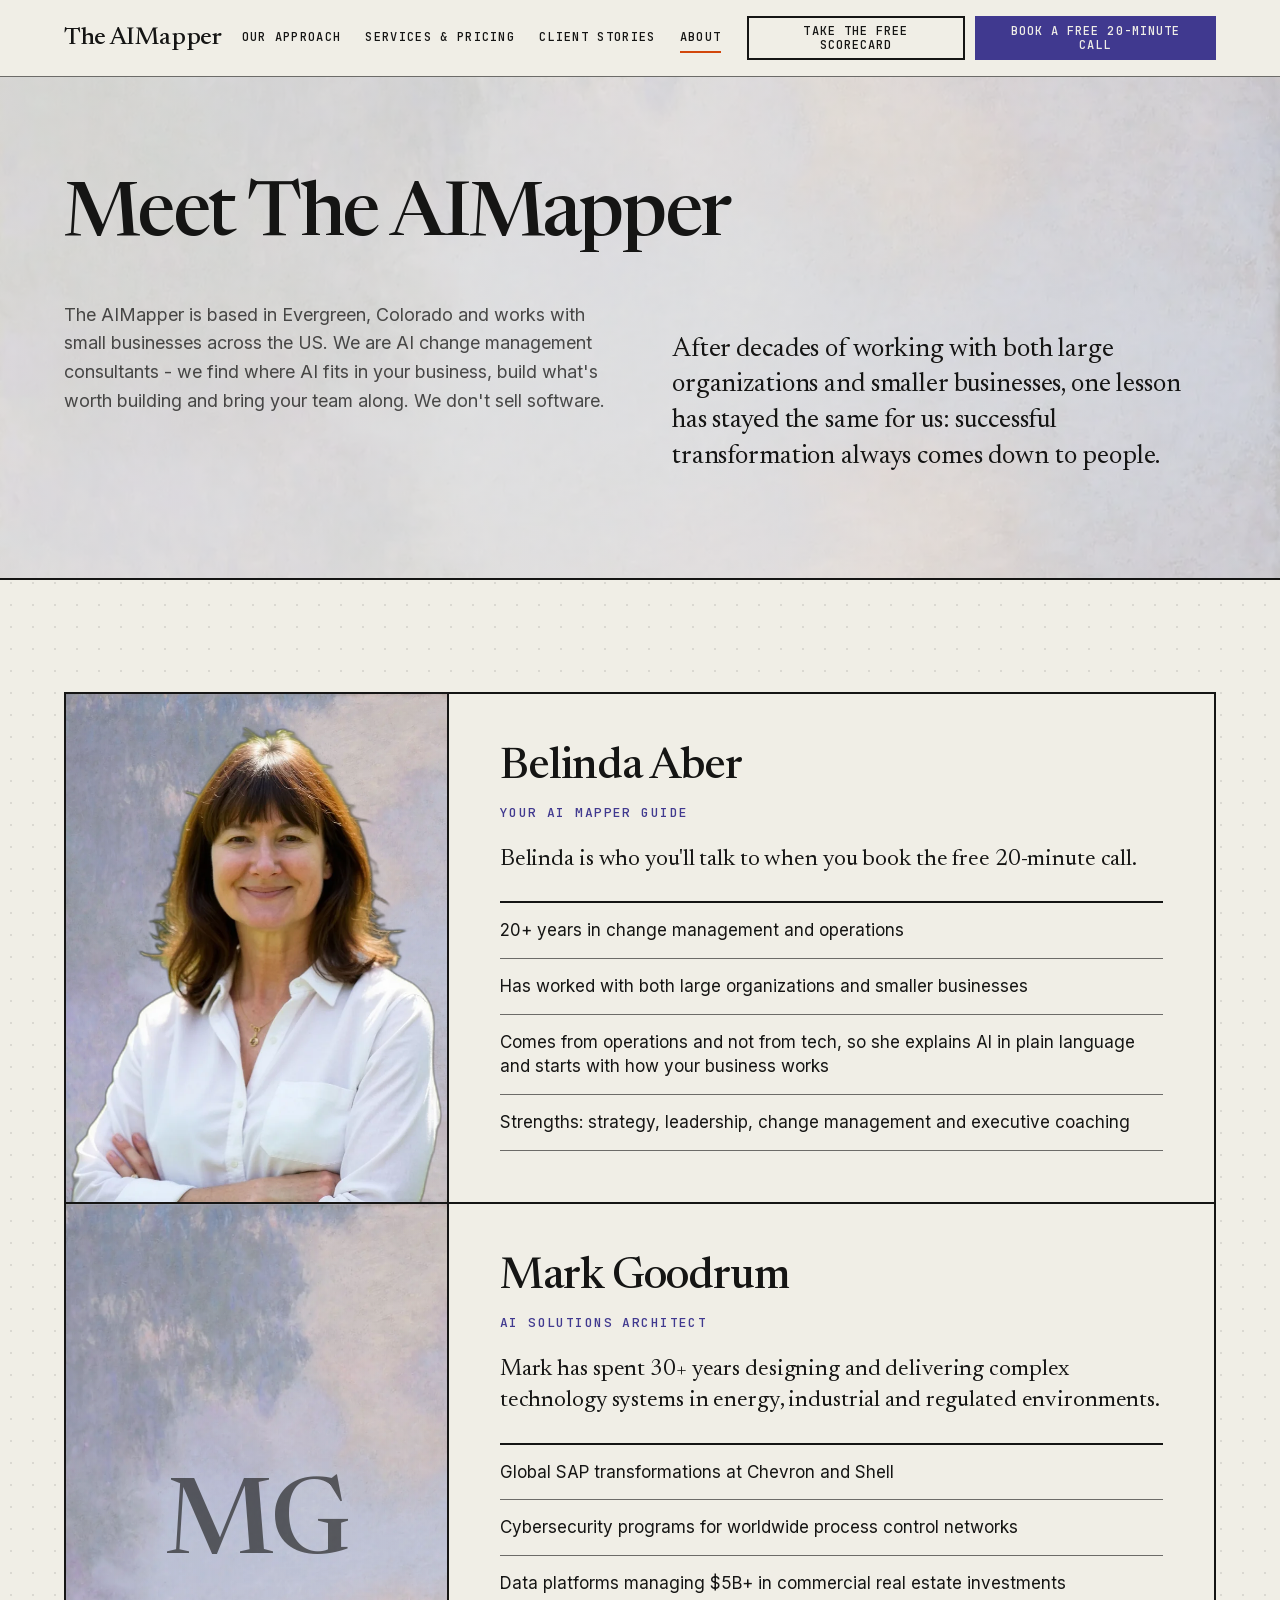
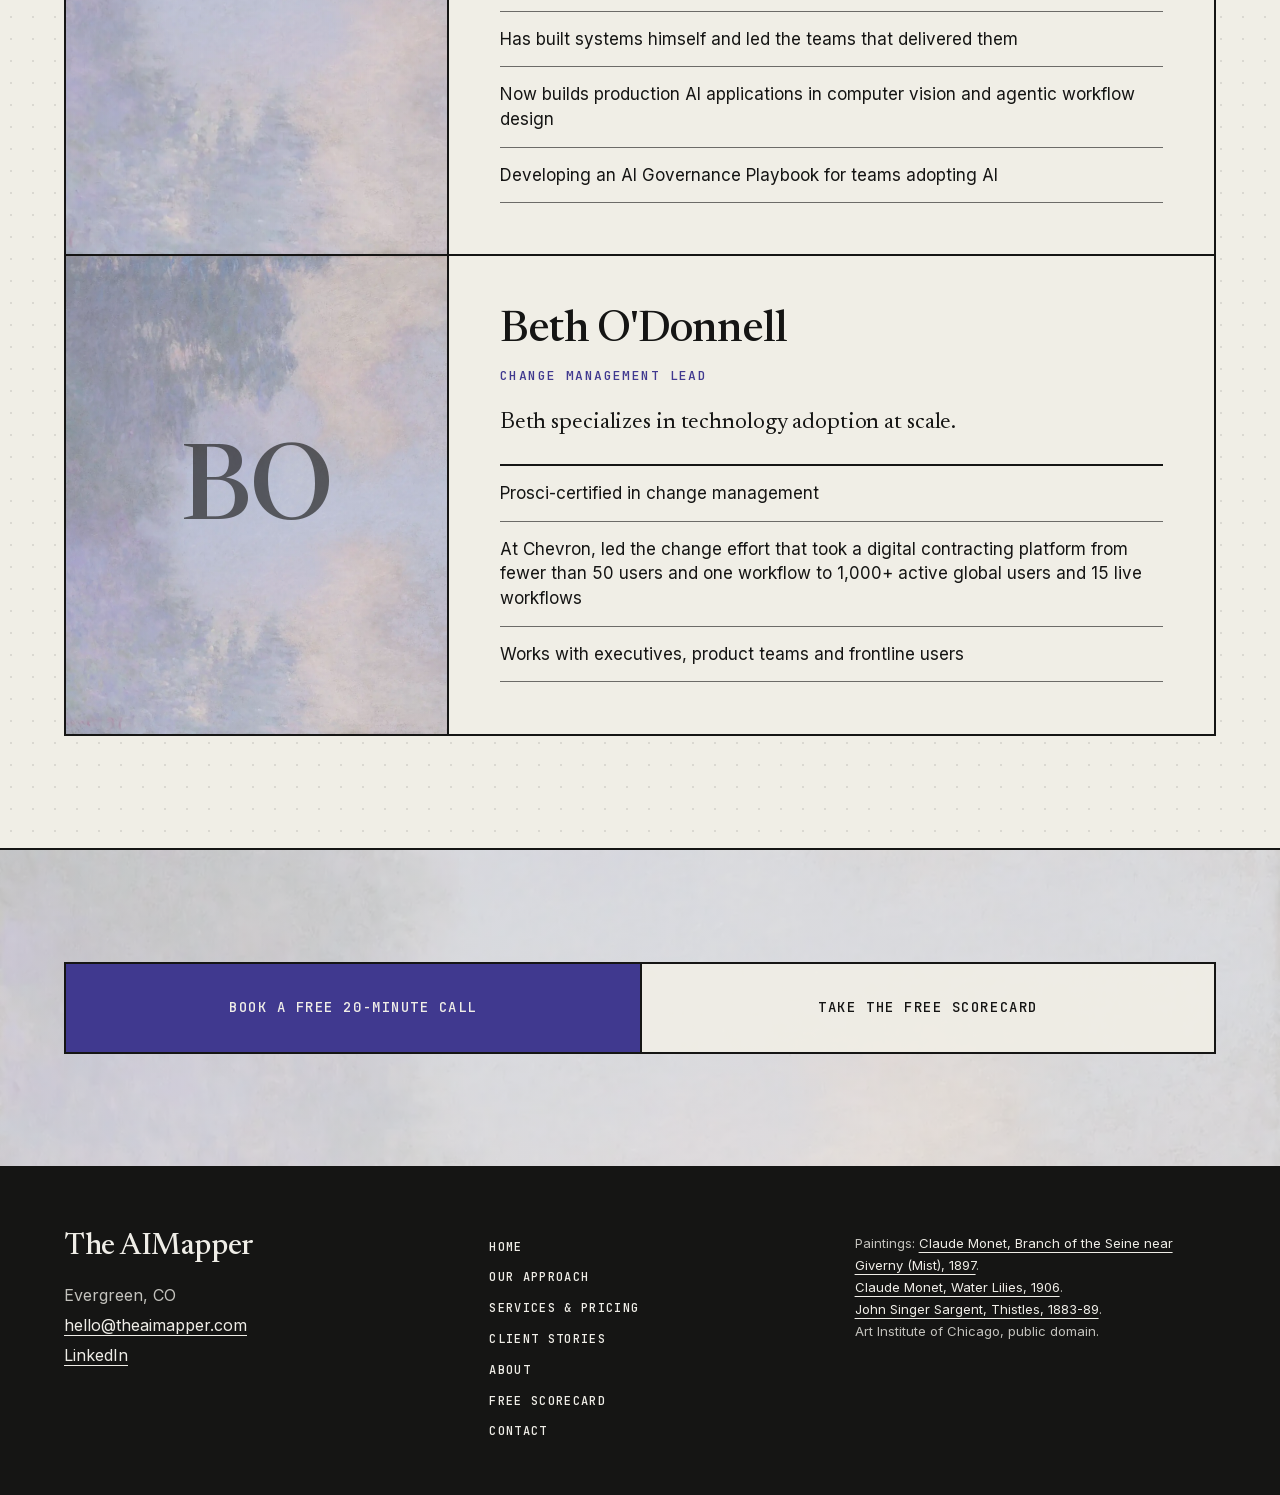
==== about.html @ 41e0637b "Rebuild theaimapper.com with new look and copy Seven pages (adds About and Client Stories), new desi" ====
<!doctype html>
<html lang="en">
<head>
<meta charset="utf-8">
<meta name="viewport" content="width=device-width, initial-scale=1">
<title>About The AIMapper - AI Change Management Consultants</title>
<meta name="description" content="Meet The AIMapper team: AI and change management consultants who help small businesses find where AI fits and bring their people along. Based in Evergreen, CO.">
<link rel="canonical" href="https://www.theaimapper.com/about.html">
<meta property="og:type" content="website">
<meta property="og:title" content="About The AIMapper - AI Change Management Consultants">
<meta property="og:description" content="Meet The AIMapper team: AI and change management consultants who help small businesses find where AI fits and bring their people along. Based in Evergreen, CO.">
<meta property="og:url" content="https://www.theaimapper.com/about.html">
<meta property="og:site_name" content="The AIMapper">
<meta property="og:locale" content="en_US">
<meta property="og:image" content="https://www.theaimapper.com/images/og-the-aimapper.jpg">
<meta property="og:image:width" content="1200">
<meta property="og:image:height" content="630">
<meta property="og:image:alt" content="The AIMapper - Not sure where to start with AI in your business?">
<meta name="twitter:card" content="summary_large_image">
<meta name="twitter:title" content="About The AIMapper - AI Change Management Consultants">
<meta name="twitter:description" content="Meet The AIMapper team: AI and change management consultants who help small businesses find where AI fits and bring their people along. Based in Evergreen, CO.">
<meta name="twitter:image" content="https://www.theaimapper.com/images/og-the-aimapper.jpg">
<link rel="icon" href="favicon.svg" type="image/svg+xml">
<link rel="preload" href="fonts/newsreader.woff2" as="font" type="font/woff2" crossorigin>
<link rel="preload" href="fonts/inter.woff2" as="font" type="font/woff2" crossorigin>
<link rel="preload" href="images/monet-seine-mist.webp" as="image" type="image/webp">
<link rel="stylesheet" href="css/style.css">
</head>
<body>
<a class="skip" href="#main">Skip to main content</a>
<header class="top"><div class="wrap">
  <a class="brand" href="index.html">The AIMapper</a>
  <button class="menu-btn mono" type="button" aria-expanded="false" aria-controls="nav"><span class="bars" aria-hidden="true"></span>Menu</button>
  <nav class="nav" id="nav" aria-label="Main">
    <div class="nav-links"><a class="mono only-menu" href="index.html">Home</a><a class="mono" href="approach.html">Our Approach</a><a class="mono" href="services.html">Services &amp; Pricing</a><a class="mono" href="client-stories.html">Client Stories</a><a class="mono" href="about.html" aria-current="page">About</a><a class="mono only-menu" href="scorecard.html">Free Scorecard</a><a class="mono only-menu" href="contact.html">Contact</a></div>
    <div class="nav-cta"><a class="btn btn-sm btn-line" href="scorecard.html">Take the free Scorecard</a><a class="btn btn-sm btn-fill" href="contact.html#book">Book a free 20-minute call</a></div>
  </nav>
</div></header>
<main id="main">
<section class="hero hero--art" style="--art:var(--mist);--w1:.80;--w2:.72;--w3:.60;--w4:.50"><div class="wrap">
  <h1>Meet The AIMapper</h1>
  <div class="hero-cols">
    <p class="lead">The AIMapper is based in Evergreen, Colorado and works with small businesses across the US. We are AI change management consultants - we find where AI fits in your business, build what's worth building and bring your team along. We don't sell software.</p>
    <p class="lead-serif">After decades of working with both large organizations and smaller businesses, one lesson has stayed the same for us: successful transformation always comes down to people.</p>
  </div>
</div></section>

<section class="band"><div class="wrap">
  <article class="person"><div class="portrait"><img src="images/belinda-aber.webp" alt="Belinda Aber" width="715" height="900" loading="lazy" decoding="async"></div><div class="body"><h2>Belinda Aber<span class="vh">, </span><span class="role">Your AI Mapper Guide</span></h2><p class="lead-serif">Belinda is who you'll talk to when you book the free 20-minute call.</p><ul class="ruled"><li>20+ years in change management and operations</li><li>Has worked with both large organizations and smaller businesses</li><li>Comes from operations and not from tech, so she explains AI in plain language and starts with how your business works</li><li>Strengths: strategy, leadership, change management and executive coaching</li></ul></div></article>
  <article class="person"><div class="portrait" role="img" aria-label="Mark Goodrum"><span class="mark" aria-hidden="true">MG</span></div><div class="body"><h2>Mark Goodrum<span class="vh">, </span><span class="role">AI Solutions Architect</span></h2><p class="lead-serif">Mark has spent 30+ years designing and delivering complex technology systems in energy, industrial and regulated environments.</p><ul class="ruled"><li>Global SAP transformations at Chevron and Shell</li><li>Cybersecurity programs for worldwide process control networks</li><li>Data platforms managing $5B+ in commercial real estate investments</li><li>Has built systems himself and led the teams that delivered them</li><li>Now builds production AI applications in computer vision and agentic workflow design</li><li>Developing an AI Governance Playbook for teams adopting AI</li></ul></div></article>
  <article class="person"><div class="portrait" role="img" aria-label="Beth O'Donnell"><span class="mark" aria-hidden="true">BO</span></div><div class="body"><h2>Beth O'Donnell<span class="vh">, </span><span class="role">Change Management Lead</span></h2><p class="lead-serif">Beth specializes in technology adoption at scale.</p><ul class="ruled"><li>Prosci-certified in change management</li><li>At Chevron, led the change effort that took a digital contracting platform from fewer than 50 users and one workflow to 1,000+ active global users and 15 live workflows</li><li>Works with executives, product teams and frontline users</li></ul></div></article>
</div></section>

<section class="band band--mist"><div class="wrap"><div class="ctabar"><a class="btn btn-fill" href="contact.html#book">Book a free 20-minute call</a><a class="btn btn-line" href="scorecard.html">Take the free Scorecard</a></div></div></section>
</main>
<footer class="foot on-dark"><div class="wrap">
  <div>
    <a class="brand" href="index.html">The AIMapper</a>
    <address>Evergreen, CO<br><a href="mailto:hello@theaimapper.com">hello@theaimapper.com</a><br><a href="https://www.linkedin.com/in/belindatheaimapper" rel="noopener">LinkedIn</a></address>
  </div>
  <nav aria-label="Footer"><a class="mono" href="index.html">Home</a><a class="mono" href="approach.html">Our Approach</a><a class="mono" href="services.html">Services &amp; Pricing</a><a class="mono" href="client-stories.html">Client Stories</a><a class="mono" href="about.html">About</a><a class="mono" href="scorecard.html">Free Scorecard</a><a class="mono" href="contact.html">Contact</a></nav>
  <p class="credit">Paintings: <a class="art" href="images/monet-seine-mist.jpg" target="_blank" rel="noopener">Claude Monet, Branch of the Seine near Giverny (Mist), 1897<img class="peek" src="images/thumb-monet-seine-mist.webp" alt="" loading="lazy" width="520" height="504"></a>.<br><a class="art" href="images/monet-water-lilies.jpg" target="_blank" rel="noopener">Claude Monet, Water Lilies, 1906<img class="peek" src="images/thumb-monet-water-lilies.webp" alt="" loading="lazy" width="520" height="499"></a>.<br><a class="art" href="images/sargent-thistles.jpg" target="_blank" rel="noopener">John Singer Sargent, Thistles, 1883-89<img class="peek" src="images/thumb-sargent-thistles.webp" alt="" loading="lazy" width="520" height="408"></a>.<br>Art Institute of Chicago, public domain.</p>
</div></footer>
<script src="js/site.js" defer></script>
</body>
</html>
---- css/style.css ----
/* Fonts are saved with the site (fonts folder). Nothing loads from an outside font service. */
@font-face{font-family:"Newsreader";font-style:normal;font-weight:400 500;font-display:swap;src:url("../fonts/newsreader.woff2") format("woff2");unicode-range:U+0000-00FF, U+0131, U+0152-0153, U+02BB-02BC, U+02C6, U+02DA, U+02DC, U+0304, U+0308, U+0329, U+2000-206F, U+20AC, U+2122, U+2191, U+2193, U+2212, U+2215, U+FEFF, U+FFFD}
@font-face{font-family:"Inter";font-style:normal;font-weight:400 600;font-display:swap;src:url("../fonts/inter.woff2") format("woff2");unicode-range:U+0000-00FF, U+0131, U+0152-0153, U+02BB-02BC, U+02C6, U+02DA, U+02DC, U+0304, U+0308, U+0329, U+2000-206F, U+20AC, U+2122, U+2191, U+2193, U+2212, U+2215, U+FEFF, U+FFFD}
@font-face{font-family:"JetBrains Mono";font-style:normal;font-weight:400 500;font-display:swap;src:url("../fonts/jetbrains-mono.woff2") format("woff2");unicode-range:U+0000-00FF, U+0131, U+0152-0153, U+02BB-02BC, U+02C6, U+02DA, U+02DC, U+0304, U+0308, U+0329, U+2000-206F, U+20AC, U+2122, U+2191, U+2193, U+2212, U+2215, U+FEFF, U+FFFD}

/* The AIMapper - styles. Every value here follows DESIGN.md (section 2a is the chosen direction). */
:root{
  --paper:#F0EEE6; --paper-deep:#E6E3D9; --ink:#151514; --ink-soft:rgba(21,21,20,.75);
  --cream:#EFEDE7; --cream-soft:rgba(239,237,231,.80); --cream-line:rgba(239,237,231,.55);
  --indigo:#40398F; --indigo-deep:#1D1A45; --orange:#D2460A; --orange-deep:#BC3F0B; --gold:#F2B632;
  --rule:2.5px solid var(--ink); --hair:1px solid rgba(21,21,20,.6);
  --serif:"Newsreader",Georgia,"Times New Roman",serif;
  --sans:"Inter",system-ui,-apple-system,"Segoe UI",sans-serif;
  --mono:"JetBrains Mono",ui-monospace,"SFMono-Regular",monospace;
  --pad:clamp(24px,5vw,64px); --section:clamp(72px,9vw,112px);
  --mist:url("../images/monet-seine-mist.webp");
  --lilies:url("../images/monet-water-lilies.webp");
  --thistles:url("../images/sargent-thistles.webp");
}
*,*::before,*::after{box-sizing:border-box}
html{-webkit-text-size-adjust:100%;scroll-padding-top:96px}
body{margin:0;background:var(--paper);color:var(--ink);font:400 16px/1.6 var(--sans);
  background-image:radial-gradient(rgba(21,21,20,.10) 1px,transparent 1px);background-size:22px 22px}
img{max-width:100%;height:auto;display:block}
a{color:inherit}
h1,h2,h3{font-family:var(--serif);font-weight:500;margin:0;text-wrap:balance}
p,ul,ol,figure{margin:0}
ul,ol{padding:0;list-style:none}
:focus-visible{outline:3px solid var(--indigo);outline-offset:3px}
.on-dark :focus-visible{outline-color:var(--gold)}
.wrap{max-width:1280px;margin:0 auto;padding:0 var(--pad)}
.mono{font:500 12px/1.4 var(--mono);letter-spacing:.11em;text-transform:uppercase}
.hot{color:var(--orange)}
.on-dark .hot{color:var(--gold)}
.skip{position:absolute;left:-9999px;top:0;background:var(--ink);color:var(--cream);padding:12px 16px;z-index:20}
.skip:focus{left:0}
.vh{position:absolute;width:1px;height:1px;overflow:hidden;clip:rect(0 0 0 0);white-space:nowrap}

/* ---------- top bar ---------- */
.top{position:sticky;top:0;z-index:10;background:var(--paper);border-bottom:var(--hair)}
.top .wrap{display:flex;align-items:center;justify-content:space-between;gap:20px;min-height:76px}
.brand{font:500 25px/1 var(--serif);letter-spacing:-.015em;text-decoration:none;white-space:nowrap}
.nav{display:flex;align-items:center;gap:26px}
.nav-links{display:flex;gap:24px}
.nav-links a{text-decoration:none;white-space:nowrap;padding:6px 0;border-bottom:2px solid transparent}
.nav-links a:hover{border-bottom-color:var(--ink)}
.nav-links a[aria-current="page"]{border-bottom-color:var(--orange)}
.nav-cta{display:flex;gap:10px}
.menu-btn{display:none;align-items:center;gap:10px;background:none;border:var(--rule);padding:0 16px;min-height:44px;color:var(--ink);cursor:pointer}
.menu-btn span.bars{width:18px;height:12px;border-top:2px solid var(--ink);border-bottom:2px solid var(--ink);position:relative}
.menu-btn span.bars::after{content:"";position:absolute;left:0;right:0;top:3px;border-top:2px solid var(--ink)}
.only-menu{display:none}
@media (max-width:1240px){
  .menu-btn{display:inline-flex}
  .nav{display:none;position:absolute;left:0;right:0;top:100%;background:var(--paper);border-bottom:var(--rule);
    flex-direction:column;align-items:stretch;gap:0;padding:8px var(--pad) 24px}
  .nav.open{display:flex}
  .nav-links{flex-direction:column;gap:0}
  .nav-links a{padding:16px 0;border-bottom:var(--hair)}
  .nav-links a[aria-current="page"]{border-bottom-color:rgba(21,21,20,.6);color:var(--orange-deep)}
  .only-menu{display:block}
  .nav-cta{flex-direction:column;margin-top:20px}
  .nav-cta .btn{min-height:52px}
}

/* ---------- buttons ---------- */
.btn{display:inline-flex;align-items:center;justify-content:center;min-height:52px;padding:0 24px;border:var(--rule);
  font:500 13px/1.2 var(--mono);letter-spacing:.11em;text-transform:uppercase;text-decoration:none;text-align:center;cursor:pointer;background:transparent;color:var(--ink)}
.btn-sm{min-height:44px;padding:0 16px;font-size:12px;letter-spacing:.09em}
.btn-fill{background:var(--indigo);border-color:var(--indigo);color:var(--cream)}
.btn-fill:hover{background:var(--ink);border-color:var(--ink)}
.btn-hot{background:var(--orange-deep);border-color:var(--orange-deep);color:var(--cream)}
.btn-hot:hover{background:var(--ink);border-color:var(--ink)}
.btn-line:hover{background:var(--ink);color:var(--cream)}
.on-dark .btn-line{border-color:var(--cream);color:var(--cream)}
.on-dark .btn-line:hover{background:var(--cream);color:var(--ink)}
.on-dark .btn-fill{background:var(--cream);border-color:var(--cream);color:var(--ink)}
.on-dark .btn-fill:hover{background:var(--gold);border-color:var(--gold)}
.on-dark .btn-hot:hover{background:var(--cream);border-color:var(--cream);color:var(--ink)}
.actions{display:flex;flex-wrap:wrap;gap:16px;margin-top:40px}
.actions .btn{min-width:min(280px,100%)}
@media (max-width:640px){.actions .btn{width:100%}}

/* ---------- heroes ---------- */
.hero{border-bottom:var(--rule);background:var(--paper)}
.hero .wrap{padding-top:clamp(56px,8vw,120px);padding-bottom:clamp(56px,8vw,120px)}
.hero h1{font-size:clamp(40px,5.8vw,82px);line-height:1.04;letter-spacing:-.03em;max-width:15ch}
.hero--art{background:linear-gradient(90deg,rgba(240,238,230,var(--w1,.80)) 0%,rgba(240,238,230,var(--w2,.74)) 56%,rgba(240,238,230,var(--w3,.10)) 80%,rgba(240,238,230,var(--w4,0)) 100%),var(--art) center/cover no-repeat}
.hero--dark{color:var(--cream);background:linear-gradient(rgba(20,21,19,.78),rgba(20,21,19,.78)),var(--art) center/cover no-repeat}
@media (max-width:800px){.hero--art{background:linear-gradient(rgba(240,238,230,.78),rgba(240,238,230,.78)),var(--art) center/cover no-repeat}}
.lead-serif{font:400 clamp(21px,2.05vw,27px)/1.36 var(--serif);letter-spacing:-.005em;max-width:34em}
.hero .lead-serif{margin-top:32px;max-width:27em}
.lead{font-size:clamp(17px,1.4vw,19px);line-height:1.6;color:var(--ink-soft);max-width:60ch}
.on-dark .lead{color:var(--cream-soft)}
.scribble{padding-bottom:.16em;background:url("data:image/svg+xml,%3Csvg xmlns='http://www.w3.org/2000/svg' viewBox='0 0 200 14' preserveAspectRatio='none'%3E%3Cpath d='M2 8 C 40 3 80 11 120 6 S 180 4 198 7' fill='none' stroke='%2340398F' stroke-width='3' stroke-linecap='round'/%3E%3Cpath d='M10 12 C 60 8 120 13 190 10' fill='none' stroke='%2340398F' stroke-width='2' stroke-linecap='round'/%3E%3C/svg%3E") left bottom/100% .4em no-repeat}
.hero-cols{display:grid;grid-template-columns:1fr 1fr;gap:clamp(28px,5vw,80px);margin-top:44px;align-items:start}
.hero-cols p + p{margin-top:16px}
@media (max-width:900px){.hero-cols{grid-template-columns:1fr}}

/* ---------- bands ---------- */
.band{padding:var(--section) 0}
.band--tight{padding-top:0}
.band h2{font-size:clamp(31px,4vw,54px);line-height:1.08;letter-spacing:-.025em;max-width:19ch}
.band .head{margin-bottom:clamp(32px,4vw,52px)}
.band .head p{margin-top:20px}
.band--deep{background:var(--paper-deep);border-top:var(--rule);border-bottom:var(--rule)}
.band--ink{background:var(--ink);color:var(--cream);background-image:radial-gradient(rgba(239,237,231,.09) 1px,transparent 1px);background-size:22px 22px}
.band--indigo{background:var(--indigo-deep);color:var(--cream);border-top:var(--rule);border-bottom:var(--rule);
  background-image:radial-gradient(rgba(239,237,231,.10) 1px,transparent 1px);background-size:22px 22px}
.band--lilies{color:var(--cream);background:linear-gradient(rgba(20,21,19,.78),rgba(20,21,19,.78)),var(--lilies) center 30%/cover no-repeat}
.band--thistles{color:var(--cream);background:linear-gradient(rgba(21,21,20,.78),rgba(21,21,20,.78)),var(--thistles) center/cover no-repeat}
.band--mist{border-top:var(--rule);border-bottom:var(--rule);
  background:linear-gradient(rgba(240,238,230,.66),rgba(240,238,230,.66)),var(--mist) center 60%/cover no-repeat}
.split{display:grid;grid-template-columns:1.15fr 1fr;gap:clamp(32px,6vw,96px);align-items:start}
.split--even{grid-template-columns:1fr 1fr}
.split--end{align-items:end}
@media (max-width:900px){.split,.split--even{grid-template-columns:1fr}}

/* ---------- boxed grid ---------- */
.grid{display:grid;border-left:var(--rule);border-top:var(--rule);background:var(--paper)}
.grid > *{border-right:var(--rule);border-bottom:var(--rule);padding:clamp(24px,3vw,40px);min-width:0}
.g2{grid-template-columns:repeat(2,1fr)} .g3{grid-template-columns:repeat(3,1fr)} .g4{grid-template-columns:repeat(4,1fr)} .g5{grid-template-columns:repeat(5,1fr)}
@media (max-width:1000px){.g5{grid-template-columns:repeat(2,1fr)} .g4{grid-template-columns:repeat(2,1fr)}}
@media (max-width:900px){.g3,.g2{grid-template-columns:1fr}}
@media (max-width:520px){.g4,.g5{grid-template-columns:1fr}}
.grid--dark{background:transparent;border-color:var(--cream-line)}
.grid--dark > *{border-color:var(--cream-line)}
.grid--thin{border-width:1px}.grid--thin > *{border-width:1px}
.cell h3{font-size:clamp(24px,2.1vw,29px);line-height:1.18;letter-spacing:-.01em;margin-bottom:12px}
.cell p{color:var(--ink-soft)}
.on-dark .cell p{color:var(--cream-soft)}
.quote{font:500 clamp(23px,2vw,27px)/1.2 var(--serif);letter-spacing:-.01em;margin-bottom:14px;color:var(--ink)}

/* number boxes */
.num{font:400 clamp(46px,5.2vw,76px)/1 var(--serif);letter-spacing:-.025em}
.num + .mono{margin-top:14px;color:var(--ink-soft);max-width:26ch}
.strip{margin-top:-1px}
.strip .grid{border-top:0}
.strip .num{color:var(--indigo)}

/* big letters for M.A.P. and D.R.I.V.E. */
.letter{font:400 clamp(72px,8vw,128px)/.86 var(--serif);letter-spacing:-.04em;color:var(--orange);display:block;margin-bottom:18px}
.on-dark .letter{color:var(--gold)}
.g5 .letter{font-size:clamp(64px,6vw,96px)}

/* ruled lists */
.ruled{border-top:var(--rule)}
.ruled li{padding:15px 0;border-bottom:var(--hair);font-size:17px;line-height:1.45}
.on-dark .ruled{border-top:1px solid var(--cream-line)}
.on-dark .ruled li{border-bottom:1px solid var(--cream-line)}
.ruled--cols{columns:2;column-gap:clamp(24px,4vw,56px);border-top:0}
.ruled--cols li{break-inside:avoid;border-top:var(--hair);border-bottom:0}
@media (max-width:700px){.ruled--cols{columns:1}}
.tags{display:flex;flex-wrap:wrap;gap:10px;margin-top:28px}
.tags li{border:1px solid var(--cream-line);padding:8px 12px;font:500 11px/1.2 var(--mono);letter-spacing:.1em;text-transform:uppercase}

/* philosophy */
.statement{font:500 clamp(32px,4.6vw,62px)/1.06 var(--serif);letter-spacing:-.025em;max-width:20ch}
.kicker{color:var(--gold);margin-bottom:22px}
.band--lilies .lead{margin-top:26px}

/* ---------- service rows with the hover action ---------- */
.rows{border-top:var(--rule)}
.row{display:grid;grid-template-columns:1.25fr 1.5fr .7fr .8fr 144px;gap:clamp(16px,2vw,28px);align-items:center;
  padding:32px clamp(16px,2vw,28px);border-bottom:var(--hair);text-decoration:none;color:var(--ink);background:var(--paper)}
.row .name{font:500 clamp(24px,2.1vw,29px)/1.15 var(--serif);letter-spacing:-.01em}
.row .what{color:var(--ink-soft)}
.row .price{font:400 clamp(30px,2.6vw,36px)/1 var(--serif);letter-spacing:-.02em;display:block;margin-top:6px}
.row .price-label{color:var(--ink-soft)}
.dots{width:144px;height:100px;display:block}
.dots .d-bg{fill:rgba(21,21,20,.16)}
.dots .d-on{fill:var(--ink)}
.row:hover,.row:focus-visible{background:var(--indigo-deep);color:var(--cream)}
.row:hover .what,.row:focus-visible .what,.row:hover .price-label,.row:focus-visible .price-label{color:var(--cream-soft)}
.row:hover .price,.row:focus-visible .price{color:var(--gold)}
.row:hover .d-bg,.row:focus-visible .d-bg{fill:rgba(239,237,231,.22)}
.row:hover .d-on,.row:focus-visible .d-on{fill:var(--gold)}
@media (max-width:1000px){.row{grid-template-columns:1fr;gap:10px}.dots{width:96px;height:66px}}

/* service detail */
.tier{display:grid;grid-template-columns:1fr 1.25fr;gap:clamp(28px,5vw,80px);align-items:start;padding:clamp(44px,5vw,72px) 0;border-top:var(--rule)}
.tier:last-child{border-bottom:var(--rule)}
.tier h2{font-size:clamp(28px,3.2vw,42px);max-width:16ch}
.tier .terms{color:var(--indigo);margin-top:20px;font-size:13px}
@media (max-width:900px){.tier{grid-template-columns:1fr}}

/* ---------- proof ---------- */
.big{font:400 clamp(96px,14vw,200px)/.9 var(--serif);letter-spacing:-.04em;color:var(--gold)}
.big + .mono{margin:16px 0 36px;color:var(--cream-soft)}
.band--indigo .num{font-size:clamp(36px,3.6vw,52px);color:var(--cream)}
.band--indigo .num + .mono{color:var(--cream-soft)}
.band--indigo h2{margin-bottom:24px}
.parts{border-top:1px solid var(--cream-line)}
.parts > div{display:grid;grid-template-columns:150px 1fr;gap:20px;padding:22px 0;border-bottom:1px solid var(--cream-line)}
.parts .mono{color:var(--gold);padding-top:5px}
.parts p{color:var(--cream);font-size:18px;line-height:1.55}
@media (max-width:600px){.parts > div{grid-template-columns:1fr;gap:6px}}
.next{border:var(--rule);padding:clamp(28px,4vw,56px);background:
  repeating-linear-gradient(135deg,transparent 0 10px,rgba(21,21,20,.045) 10px 11px),var(--paper)}
.next h2{margin-bottom:16px}

/* ---------- team ---------- */
.team > *{padding:0}
.portrait{height:340px;position:relative;overflow:hidden;border-bottom:var(--rule);
  background:linear-gradient(rgba(240,238,230,.25),rgba(240,238,230,.25)),var(--mist) center/cover}
.portrait img{position:absolute;left:50%;bottom:0;transform:translateX(-50%);height:96%;width:auto;max-width:none}
.portrait .mark{position:absolute;inset:0;display:grid;place-items:center;font:500 104px/1 var(--serif);letter-spacing:-.03em;color:rgba(21,21,20,.62)}
.who{padding:clamp(24px,3vw,36px)}
.who h3{font-size:30px;line-height:1.15;letter-spacing:-.01em}
.who .mono{color:var(--indigo);margin:8px 0 14px}
.who p{color:var(--ink-soft)}
.person{display:grid;grid-template-columns:minmax(260px,.8fr) 1.6fr;border:var(--rule);background:var(--paper)}
.person + .person{border-top:0}
.person .portrait{height:auto;min-height:420px;border-bottom:0;border-right:var(--rule)}
.person .body{padding:clamp(28px,4vw,56px)}
.person h2{font-size:clamp(30px,3.4vw,46px)}
.person .mono{color:var(--indigo);margin:12px 0 22px;font-size:13px}
.person .lead-serif{margin-bottom:26px;font-size:clamp(20px,1.8vw,24px)}
@media (max-width:800px){.person{grid-template-columns:1fr}.person .portrait{min-height:320px;border-right:0;border-bottom:var(--rule)}}

/* ---------- closing: two ways ---------- */
.band--mist .grid{background:rgba(240,238,230,.93)}
.two h3{font-size:clamp(26px,2.4vw,32px);line-height:1.15;letter-spacing:-.01em;margin-bottom:12px}
.two p{color:var(--ink-soft);margin-bottom:28px;max-width:44ch}
.closing-actions{margin-top:0}

/* ---------- scorecard ---------- */
.scale{font:500 13px/1.6 var(--mono);letter-spacing:.06em;color:var(--ink-soft);margin-top:12px}
.formula{margin-top:32px}
.sc{border-top:var(--rule)}
.sc-row{display:grid;grid-template-columns:1fr auto;gap:20px 32px;align-items:center;padding:22px clamp(14px,2vw,24px);border:0;border-bottom:var(--hair);margin:0;background:var(--paper);min-width:0}
.sc-name{font:500 clamp(21px,1.8vw,25px)/1.2 var(--serif);letter-spacing:-.01em;display:flex;gap:14px;align-items:baseline}
.sc-name .n{font:500 12px/1 var(--mono);letter-spacing:.1em;color:var(--ink-soft);min-width:20px}
.sc-name input{font:inherit;color:inherit;background:transparent;border:0;border-bottom:2px solid var(--ink);padding:2px 0;width:min(100%,360px)}
.sc-name input::placeholder{color:var(--ink-soft);opacity:1}
.sc-controls{display:flex;align-items:center;gap:14px;flex-wrap:wrap}
.sc-group{display:flex;align-items:center;gap:8px}
.sc-group .mono{min-width:54px;color:var(--ink-soft)}
.pick{display:flex}
.pick label{position:relative;display:block}
.pick input{position:absolute;opacity:0;inset:0;margin:0;cursor:pointer}
.pick span{display:grid;place-items:center;width:44px;height:44px;border:2px solid var(--ink);margin-left:-2px;font:500 15px/1 var(--mono);background:var(--paper)}
.pick label:first-child span{margin-left:0}
.pick input:checked + span{background:var(--indigo);border-color:var(--indigo);color:var(--cream);position:relative;z-index:1}
.pick input:focus-visible + span{outline:3px solid var(--indigo);outline-offset:3px;z-index:2;position:relative}
.sc-op{font:400 22px/1 var(--serif);color:var(--ink-soft)}
.sc-score{display:grid;place-items:center;min-width:64px;height:52px;border:var(--rule);font:500 26px/1 var(--serif);background:var(--paper)}
.sc-row.is-top{background:var(--indigo-deep);color:var(--cream)}
.sc-row.is-top .n,.sc-row.is-top .sc-group .mono,.sc-row.is-top .sc-op{color:var(--cream-soft)}
.sc-row.is-top .sc-score{background:transparent;border-color:var(--gold);color:var(--gold)}
.sc-row.is-top .pick span{background:transparent;border-color:var(--cream-line);color:var(--cream)}
.sc-row.is-top .pick input:checked + span{background:var(--gold);border-color:var(--gold);color:var(--ink)}
.sc-row.is-top .sc-name input{border-bottom-color:var(--cream)}
@media (max-width:900px){.sc-row{grid-template-columns:1fr}}
.result{display:grid;grid-template-columns:1fr 1fr;border:var(--rule);background:var(--paper)}
.result > div{padding:clamp(24px,3.4vw,48px)}
.result > div:first-child{border-right:var(--rule)}
.result .top-area{font:500 clamp(30px,3.4vw,46px)/1.08 var(--serif);letter-spacing:-.02em;margin:14px 0 18px;min-height:1.08em}
.result .top-score{font:400 clamp(64px,7vw,104px)/.9 var(--serif);letter-spacing:-.04em;color:var(--indigo)}
.result .top-score small{font:500 14px/1 var(--mono);letter-spacing:.1em;color:var(--ink-soft);margin-left:10px}
.tiers li{padding:16px 0 16px 18px;border-bottom:var(--hair);border-left:4px solid transparent;color:var(--ink-soft)}
.tiers li:first-child{border-top:var(--hair)}
.tiers li b{color:var(--ink);font-weight:600}
.tiers li.on{border-left-color:var(--orange);background:rgba(210,70,10,.08);color:var(--ink)}
.field{display:block;margin-top:28px}
.field span{display:block;font:500 clamp(20px,1.7vw,23px)/1.3 var(--serif);margin-bottom:12px}
textarea,input[type="email"]{font:400 16px/1.5 var(--sans);color:var(--ink);background:var(--paper);border:var(--rule);border-radius:0;padding:14px 16px;width:100%}
textarea{min-height:96px;resize:vertical}
.capture{display:flex;gap:0;margin-top:24px;max-width:640px}
.capture input{flex:1;min-width:0;border-right:0}
@media (max-width:600px){.capture{flex-direction:column;gap:12px}.capture input{border-right:var(--rule)}}
.msg{margin-top:14px;min-height:1.6em;font-weight:500}
.msg.is-err{color:var(--orange-deep)} .msg.is-ok{color:var(--indigo)}
.alt{margin-top:18px;color:var(--ink-soft)}
.alt a{color:var(--ink);font-weight:500;text-underline-offset:4px}
@media (max-width:900px){.result{grid-template-columns:1fr}.result > div:first-child{border-right:0;border-bottom:var(--rule)}}

/* ---------- contact ---------- */
.hero-contact .wrap{display:grid;grid-template-columns:1.2fr .8fr;gap:clamp(24px,5vw,80px);align-items:end;padding-bottom:0}
.hero-contact .text{padding-bottom:clamp(56px,8vw,120px)}
.hero-contact .sig{margin-top:28px;color:var(--gold)}
.hero-contact .photo{align-self:end}
.hero-contact .photo img{width:min(100%,430px);margin:0 auto}
@media (max-width:900px){.hero-contact .wrap{grid-template-columns:1fr}.hero-contact .text{padding-bottom:8px}.hero-contact .photo img{width:min(78%,340px)}}
.info a{font:500 clamp(20px,1.8vw,24px)/1.3 var(--serif);text-underline-offset:5px;overflow-wrap:anywhere}
.info p.big-text{font:500 clamp(20px,1.8vw,24px)/1.3 var(--serif)}
.info .mono{color:var(--ink-soft);margin-bottom:12px}

/* ---------- footer ---------- */
.foot{background:var(--ink);color:var(--cream);padding:64px 0 48px}
.foot .wrap{display:grid;grid-template-columns:1.2fr 1fr 1.2fr;gap:clamp(28px,5vw,72px)}
.foot .brand{color:var(--cream);font-size:30px}
.foot address{font-style:normal;margin-top:18px;color:var(--cream-soft);line-height:1.9}
.foot address a{color:var(--cream);text-underline-offset:4px}
.foot nav a{display:block;text-decoration:none;padding:7px 0;color:var(--cream)}
.foot nav a:hover{color:var(--gold)}
.foot .credit{color:var(--cream-soft);font-size:13px;line-height:1.7}
@media (max-width:900px){.foot .wrap{grid-template-columns:1fr}}

@media (prefers-reduced-motion:no-preference){
  .btn,.row,.dots circle,.nav-links a,.pick span,.sc-row{transition:background-color .16s,color .16s,border-color .16s,fill .16s}
}

/* ---------- header width and the two-button bar ---------- */
.top .wrap{max-width:1440px}
.ctabar{display:grid;grid-template-columns:1fr 1fr;border:var(--rule);background:rgba(240,238,230,.93)}
.ctabar .btn{min-height:88px;border:0;font-size:14px;padding:0 20px}
.ctabar .btn + .btn{border-left:var(--rule)}
.ctabar .btn-line:hover{background:var(--ink);color:var(--cream)}
@media (max-width:700px){.ctabar{grid-template-columns:1fr}.ctabar .btn{min-height:68px}.ctabar .btn + .btn{border-left:0;border-top:var(--rule)}}
.band--mist .head{margin-bottom:clamp(28px,3.4vw,44px)}
.pull{font:500 clamp(28px,3.2vw,42px)/1.12 var(--serif);letter-spacing:-.02em;margin-top:28px;max-width:16ch}
.subhead{font:500 clamp(26px,2.8vw,38px)/1.12 var(--serif);letter-spacing:-.02em;margin-bottom:18px}
.role{display:block;color:var(--indigo);margin:12px 0 22px;font:500 13px/1.4 var(--mono);letter-spacing:.11em;text-transform:uppercase}
.after-grid{margin-top:clamp(32px,4vw,52px)}

/* ---------- fixes after the first screenshot review ---------- */
.band h2.kicker{font:500 12px/1.4 var(--mono);letter-spacing:.11em;max-width:none;margin-bottom:22px}
.person .portrait img{position:absolute;left:0;bottom:0;transform:none;width:100%;height:94%;object-fit:contain;object-position:center bottom;max-width:100%}
.result .top-area:empty::before,.result .top-area.is-empty{color:var(--ink-soft)}
.result .top-score:empty{display:none}
.hero-contact .photo img{width:min(100%,390px)}

/* ---------- less wash over the light paintings (approved 2026-11-15) ---------- */
/* Orange words that sit over a painting use the deeper orange so they stay readable. */
.hero--art .hot,.band--mist .hot{color:var(--orange-deep)}

/* ---------- photo keeps its true shape (fixed 2026-11-15) ---------- */
.hero-contact .photo img{height:auto}

/* ---------- painting credits: each title links to the original, with a preview on hover ---------- */
.credit .art{position:relative;color:var(--cream);text-underline-offset:4px}
.credit .art:hover{color:var(--gold)}
.credit .peek{display:none;position:absolute;left:0;bottom:calc(100% + 12px);width:240px;max-width:none;height:auto;border:2px solid var(--cream);background:var(--ink);z-index:5}
@media (hover:hover){.credit .art:hover .peek,.credit .art:focus-visible .peek{display:block}}

/* ---------- FAQ: numbered rows, dotted column, orange plus (added 2026-11-15) ---------- */
.faq{border-top:var(--hair)}
.faq details{position:relative;border-bottom:var(--hair)}
.faq details::after{content:"";position:absolute;top:0;right:0;bottom:0;width:170px;pointer-events:none;
  background-image:radial-gradient(rgba(64,57,143,.85) 1.7px,transparent 2px);background-size:18px 18px;background-position:9px 9px}
.faq summary{display:grid;grid-template-columns:120px 1fr 170px;gap:24px;align-items:center;min-height:150px;padding:24px 0;cursor:pointer;list-style:none}
.faq summary::-webkit-details-marker{display:none}
.faq .n{font:400 clamp(34px,3.4vw,46px)/1 var(--serif);letter-spacing:-.01em;color:var(--ink-soft)}
.faq .q{font:400 clamp(23px,2.5vw,34px)/1.2 var(--serif);letter-spacing:-.01em;text-wrap:balance}
.faq .plus{position:relative;z-index:1;justify-self:center;width:88px;height:88px}
.faq .plus::before,.faq .plus::after{content:"";position:absolute;background:var(--orange);left:50%;top:50%}
.faq .plus::before{width:88px;height:2px;transform:translate(-50%,-50%)}
.faq .plus::after{width:2px;height:88px;transform:translate(-50%,-50%)}
.faq details[open] .plus::after{transform:translate(-50%,-50%) scaleY(0)}
.faq summary:hover .q,.faq summary:focus-visible .q{color:var(--indigo)}
.faq summary:focus-visible{outline:3px solid var(--indigo);outline-offset:-3px}
.faq .a{display:grid;grid-template-columns:120px 1fr 170px;gap:24px;padding:0 0 44px}
.faq .a > div{grid-column:2;max-width:62ch}
.faq .a p{font-size:18px;line-height:1.6;color:var(--ink-soft)}
.faq .a p + p{margin-top:12px}
@media (max-width:800px){
  .faq details::after{width:72px}
  .faq summary,.faq .a{grid-template-columns:44px 1fr 72px;gap:12px}
  .faq summary{min-height:112px}
  .faq .plus{width:40px;height:40px}
  .faq .plus::before{width:40px}.faq .plus::after{height:40px}
}
@media (prefers-reduced-motion:no-preference){.faq .plus::after{transition:transform .18s}.faq .q{transition:color .16s}}

/* ---------- service list items light up under the mouse (added 2026-11-15) ---------- */
.tier .ruled li{padding:15px 14px 15px 10px;border-left:4px solid transparent}
@media (hover:hover){
  .tier .ruled li:hover{background:var(--indigo-deep);color:var(--cream);border-left-color:var(--gold)}
}
@media (prefers-reduced-motion:no-preference){.tier .ruled li{transition:background-color .14s,color .14s,border-color .14s}}
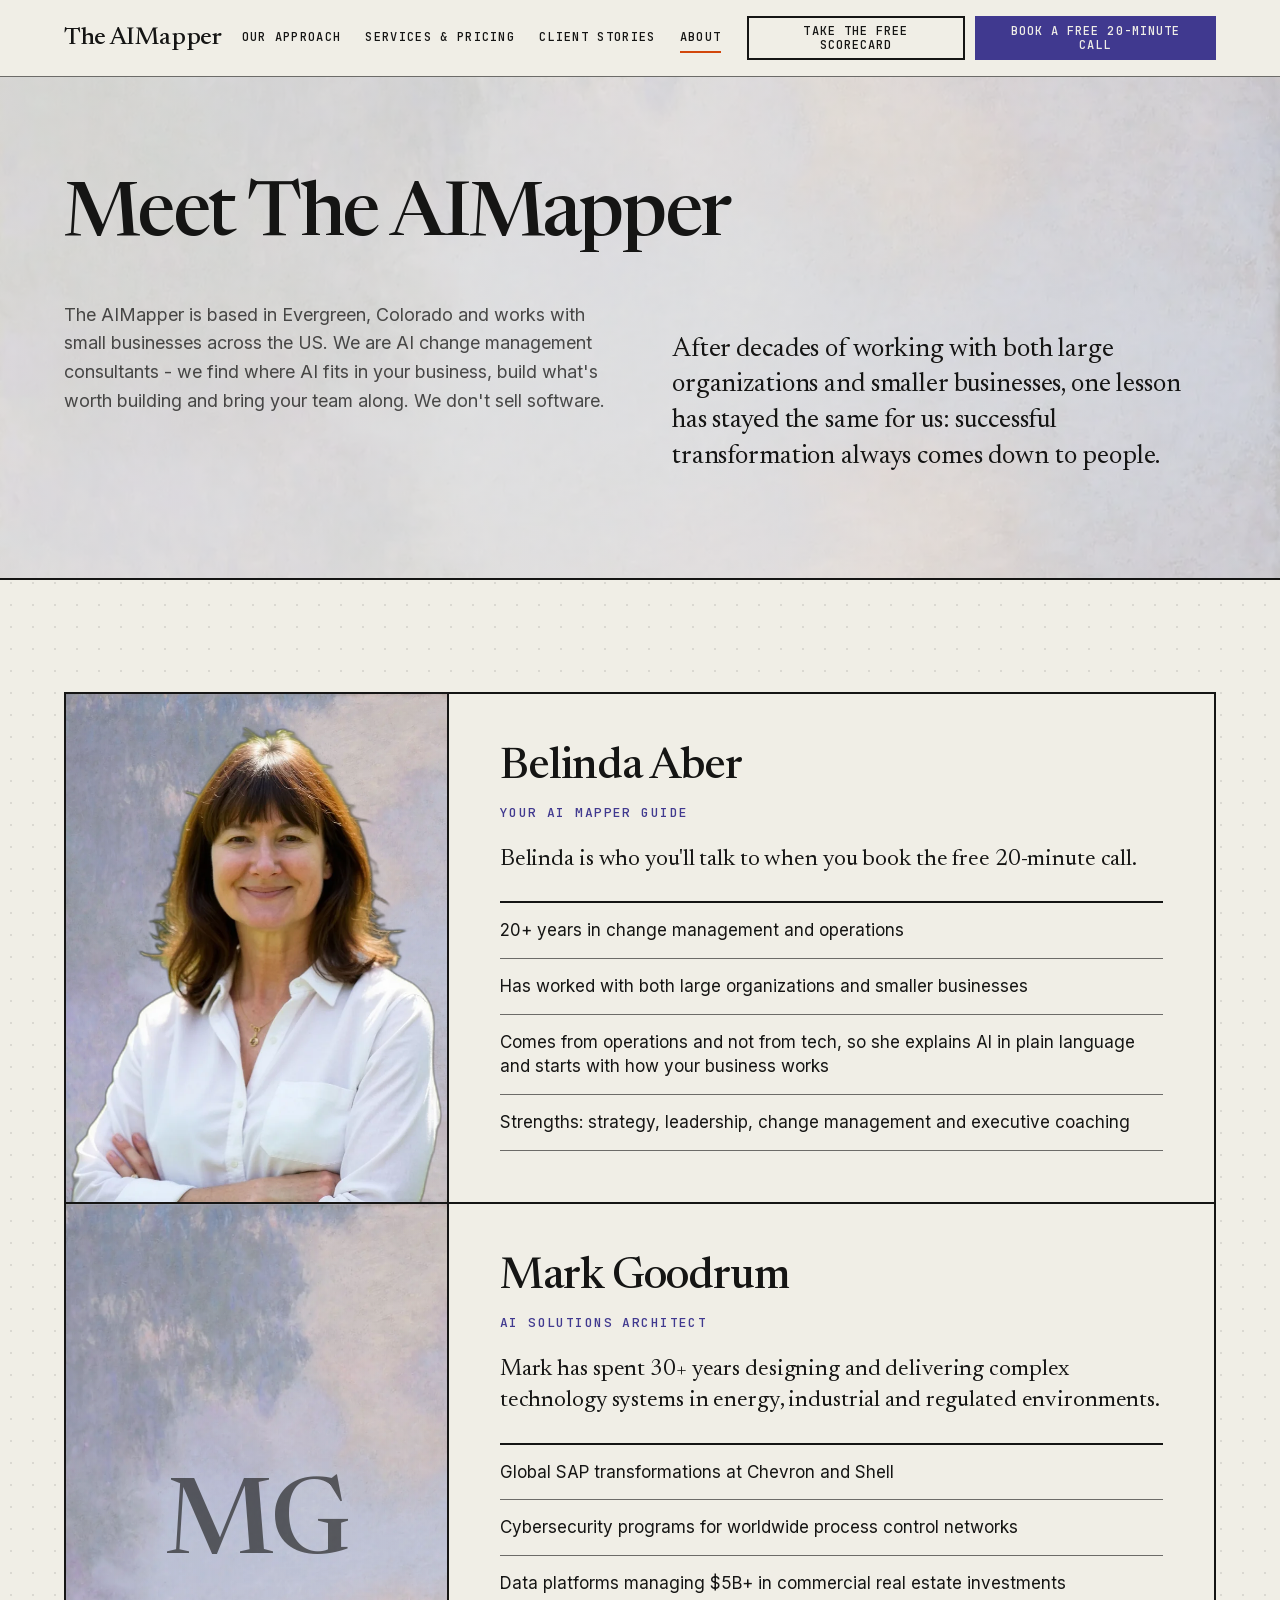
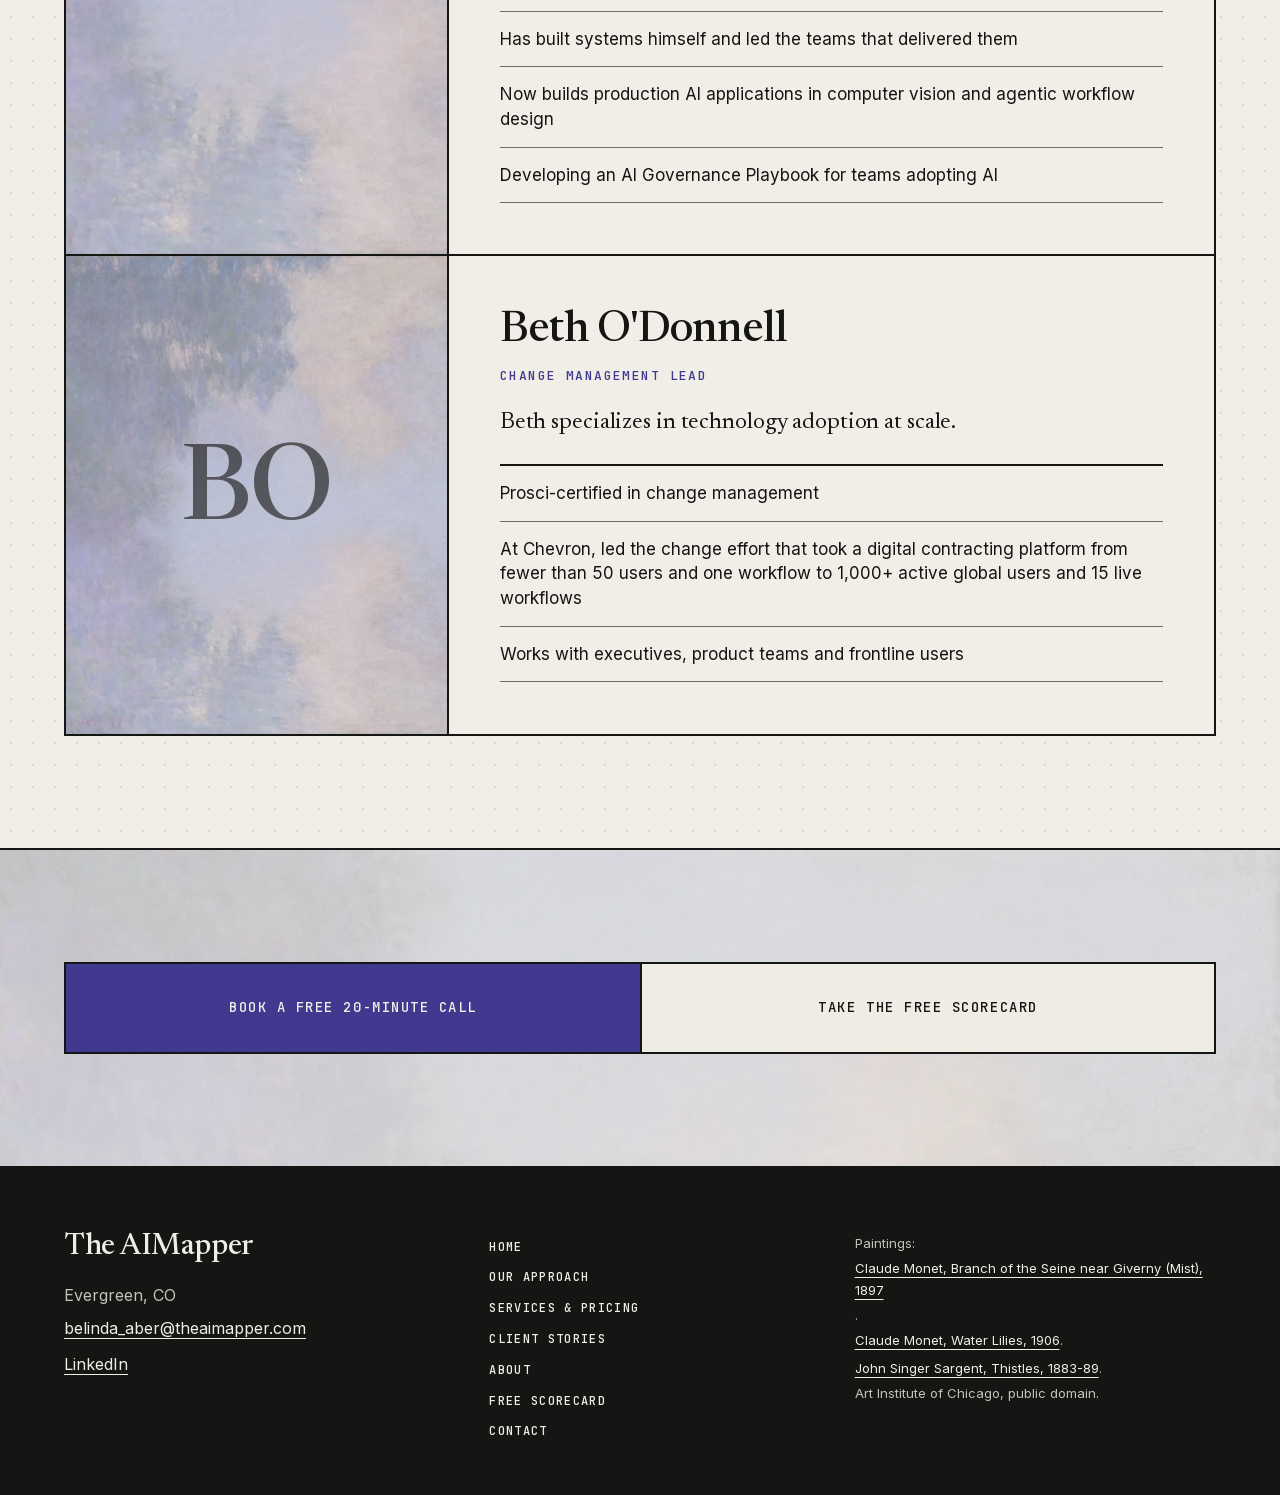
==== commit 476a26e7: "Site audit fixes and new contact email - Add structured data to every page, built from facts already" ====
--- a/about.html
+++ b/about.html
@@ -20,19 +20,23 @@
 <meta name="twitter:title" content="About The AIMapper - AI Change Management Consultants">
 <meta name="twitter:description" content="Meet The AIMapper team: AI and change management consultants who help small businesses find where AI fits and bring their people along. Based in Evergreen, CO.">
 <meta name="twitter:image" content="https://www.theaimapper.com/images/og-the-aimapper.jpg">
+<link rel="icon" href="favicon.ico" sizes="32x32">
 <link rel="icon" href="favicon.svg" type="image/svg+xml">
+<link rel="apple-touch-icon" href="apple-touch-icon.png">
 <link rel="preload" href="fonts/newsreader.woff2" as="font" type="font/woff2" crossorigin>
 <link rel="preload" href="fonts/inter.woff2" as="font" type="font/woff2" crossorigin>
 <link rel="preload" href="images/monet-seine-mist.webp" as="image" type="image/webp">
 <link rel="stylesheet" href="css/style.css">
+<script type="application/ld+json">{"@context": "https://schema.org", "@graph": [{"@type": "ProfessionalService", "@id": "https://www.theaimapper.com/#organization", "name": "The AIMapper", "url": "https://www.theaimapper.com/", "email": "belinda_aber@theaimapper.com", "image": "https://www.theaimapper.com/images/og-the-aimapper.jpg", "address": {"@type": "PostalAddress", "addressLocality": "Evergreen", "addressRegion": "CO", "addressCountry": "US"}, "areaServed": {"@type": "Country", "name": "United States"}}, {"@type": "Person", "name": "Belinda Aber", "jobTitle": "Your AI Mapper Guide", "worksFor": {"@id": "https://www.theaimapper.com/#organization"}, "sameAs": ["https://www.linkedin.com/in/belindatheaimapper"]}, {"@type": "Person", "name": "Mark Goodrum", "jobTitle": "AI Solutions Architect", "worksFor": {"@id": "https://www.theaimapper.com/#organization"}}, {"@type": "Person", "name": "Beth O'Donnell", "jobTitle": "Change Management Lead", "worksFor": {"@id": "https://www.theaimapper.com/#organization"}}]}</script>
 </head>
 <body>
 <a class="skip" href="#main">Skip to main content</a>
 <header class="top"><div class="wrap">
-  <a class="brand" href="index.html">The AIMapper</a>
+  <a class="brand" href="./">The AIMapper</a>
+  <a class="btn btn-sm btn-fill top-call" href="contact.html#book">Book a free 20-minute call</a>
   <button class="menu-btn mono" type="button" aria-expanded="false" aria-controls="nav"><span class="bars" aria-hidden="true"></span>Menu</button>
   <nav class="nav" id="nav" aria-label="Main">
-    <div class="nav-links"><a class="mono only-menu" href="index.html">Home</a><a class="mono" href="approach.html">Our Approach</a><a class="mono" href="services.html">Services &amp; Pricing</a><a class="mono" href="client-stories.html">Client Stories</a><a class="mono" href="about.html" aria-current="page">About</a><a class="mono only-menu" href="scorecard.html">Free Scorecard</a><a class="mono only-menu" href="contact.html">Contact</a></div>
+    <div class="nav-links"><a class="mono only-menu" href="./">Home</a><a class="mono" href="approach.html">Our Approach</a><a class="mono" href="services.html">Services &amp; Pricing</a><a class="mono" href="client-stories.html">Client Stories</a><a class="mono" href="about.html" aria-current="page">About</a><a class="mono only-menu" href="scorecard.html">Free Scorecard</a><a class="mono only-menu" href="contact.html">Contact</a></div>
     <div class="nav-cta"><a class="btn btn-sm btn-line" href="scorecard.html">Take the free Scorecard</a><a class="btn btn-sm btn-fill" href="contact.html#book">Book a free 20-minute call</a></div>
   </nav>
 </div></header>
@@ -55,10 +59,10 @@
 </main>
 <footer class="foot on-dark"><div class="wrap">
   <div>
-    <a class="brand" href="index.html">The AIMapper</a>
-    <address>Evergreen, CO<br><a href="mailto:hello@theaimapper.com">hello@theaimapper.com</a><br><a href="https://www.linkedin.com/in/belindatheaimapper" rel="noopener">LinkedIn</a></address>
+    <a class="brand" href="./">The AIMapper</a>
+    <address>Evergreen, CO<br><a href="mailto:belinda_aber@theaimapper.com">belinda_aber@theaimapper.com</a><br><a href="https://www.linkedin.com/in/belindatheaimapper" rel="noopener">LinkedIn</a></address>
   </div>
-  <nav aria-label="Footer"><a class="mono" href="index.html">Home</a><a class="mono" href="approach.html">Our Approach</a><a class="mono" href="services.html">Services &amp; Pricing</a><a class="mono" href="client-stories.html">Client Stories</a><a class="mono" href="about.html">About</a><a class="mono" href="scorecard.html">Free Scorecard</a><a class="mono" href="contact.html">Contact</a></nav>
+  <nav aria-label="Footer"><a class="mono" href="./">Home</a><a class="mono" href="approach.html">Our Approach</a><a class="mono" href="services.html">Services &amp; Pricing</a><a class="mono" href="client-stories.html">Client Stories</a><a class="mono" href="about.html">About</a><a class="mono" href="scorecard.html">Free Scorecard</a><a class="mono" href="contact.html">Contact</a></nav>
   <p class="credit">Paintings: <a class="art" href="images/monet-seine-mist.jpg" target="_blank" rel="noopener">Claude Monet, Branch of the Seine near Giverny (Mist), 1897<img class="peek" src="images/thumb-monet-seine-mist.webp" alt="" loading="lazy" width="520" height="504"></a>.<br><a class="art" href="images/monet-water-lilies.jpg" target="_blank" rel="noopener">Claude Monet, Water Lilies, 1906<img class="peek" src="images/thumb-monet-water-lilies.webp" alt="" loading="lazy" width="520" height="499"></a>.<br><a class="art" href="images/sargent-thistles.jpg" target="_blank" rel="noopener">John Singer Sargent, Thistles, 1883-89<img class="peek" src="images/thumb-sargent-thistles.webp" alt="" loading="lazy" width="520" height="408"></a>.<br>Art Institute of Chicago, public domain.</p>
 </div></footer>
 <script src="js/site.js" defer></script>
--- a/css/style.css
+++ b/css/style.css
@@ -369,3 +369,85 @@
   .tier .ruled li:hover{background:var(--indigo-deep);color:var(--cream);border-left-color:var(--gold)}
 }
 @media (prefers-reduced-motion:no-preference){.tier .ruled li{transition:background-color .14s,color .14s,border-color .14s}}
+
+/* ---------- scorecard sheet: the full result on the page, saved as a one-page PDF (added 2026-11-15) ---------- */
+.sheet{border:var(--rule);background:var(--paper)}
+.sheet-top{display:flex;justify-content:space-between;align-items:baseline;gap:16px;flex-wrap:wrap;padding:20px clamp(20px,3vw,36px);border-bottom:var(--rule)}
+.sheet-top .brand{font-size:22px}
+.sheet-top .mono{color:var(--ink-soft)}
+.sheet-main{display:grid;grid-template-columns:1fr 1.25fr}
+.sheet-main > div{padding:clamp(22px,3vw,40px);min-width:0}
+.sheet-main > div:first-child{border-right:var(--rule)}
+.sheet .label{color:var(--ink-soft);margin-bottom:12px}
+.sheet .area{font:500 clamp(30px,3.4vw,46px)/1.06 var(--serif);letter-spacing:-.02em}
+.sheet .score{font:400 clamp(80px,9vw,128px)/.86 var(--serif);letter-spacing:-.04em;color:var(--indigo);margin-top:22px}
+.sheet .score small{font:500 14px/1 var(--mono);letter-spacing:.1em;color:var(--ink-soft);margin-left:10px}
+.sheet .verdict{margin-top:20px;padding:14px 16px;border-left:4px solid var(--orange);background:rgba(210,70,10,.08);font-size:17px}
+.sheet .verdict b{font-weight:600}
+.scores{width:100%;border-collapse:collapse}
+.scores th{font:500 11px/1.3 var(--mono);letter-spacing:.1em;text-transform:uppercase;color:var(--ink-soft);text-align:left;padding:0 8px 10px 0;border-bottom:var(--rule)}
+.scores td{padding:11px 8px 11px 0;border-bottom:var(--hair);font-size:16px;vertical-align:middle}
+.scores td.c{font:500 14px/1 var(--mono);width:52px}
+.scores td.s{font:500 22px/1 var(--serif);width:44px}
+.scores td.b{width:30%}
+.bar{height:10px;background:rgba(21,21,20,.10)}
+.bar i{display:block;height:100%;background:var(--indigo)}
+.scores tr.is-best td{font-weight:600}
+.scores tr.is-best .bar i{background:var(--orange)}
+.wins{border-top:var(--rule);padding:clamp(22px,3vw,40px)}
+.wins h3{font-size:clamp(24px,2.4vw,32px);letter-spacing:-.015em;margin-bottom:22px}
+.wins ol{display:grid;grid-template-columns:1fr 1fr;border-left:var(--rule);border-top:var(--rule)}
+.wins li{border-right:var(--rule);border-bottom:var(--rule);padding:22px 24px;font-size:17px;line-height:1.5}
+.wins li span{display:block;font:400 54px/.9 var(--serif);color:var(--orange);margin-bottom:12px}
+.auto{border-top:var(--rule);padding:clamp(20px,3vw,32px) clamp(22px,3vw,40px)}
+.auto .ans{font:400 clamp(20px,1.9vw,24px)/1.35 var(--serif)}
+.sheet-foot{border-top:var(--rule);padding:18px clamp(20px,3vw,36px);display:flex;justify-content:space-between;gap:16px;flex-wrap:wrap;background:var(--indigo-deep);color:var(--cream)}
+.sheet-foot .mono{color:var(--gold)}
+.after-sheet{margin-top:28px}
+.after-sheet .btn[disabled]{opacity:.45;cursor:not-allowed}
+@media (max-width:860px){.sheet-main{grid-template-columns:1fr}.sheet-main > div:first-child{border-right:0;border-bottom:var(--rule)}.wins ol{grid-template-columns:1fr}}
+@media (max-width:520px){.scores td.b,.scores th:last-child{display:none}}
+@media print{
+  @page{size:letter;margin:11mm}
+  html,body{background:#fff !important;height:auto !important}
+  header.top,footer.foot,.skip,.no-print,main > section:not(#result){display:none !important}
+  #result{padding:0 !important}
+  #result .wrap{padding:0 !important;max-width:none !important}
+  .sheet,.sheet *{-webkit-print-color-adjust:exact;print-color-adjust:exact}
+  .sheet{break-inside:avoid}
+  .sheet-main{grid-template-columns:1fr 1.3fr !important}
+  .sheet-main > div{padding:20px 22px !important}
+  .sheet-main > div:first-child{border-right:var(--rule) !important;border-bottom:0 !important}
+  .sheet .area{font-size:27px}
+  .sheet .score{font-size:84px;margin-top:14px}
+  .sheet .verdict{font-size:14px;margin-top:14px}
+  .scores td{padding:7px 6px 7px 0;font-size:13px}
+  .scores td.s{font-size:18px}
+  .scores th:first-child,.scores td:first-child{width:36%}
+  .scores td.b,.scores th:last-child{display:table-cell !important}
+  .wins{padding:20px 22px}
+  .wins h3{font-size:22px;margin-bottom:14px}
+  .wins ol{grid-template-columns:1fr 1fr !important}
+  .wins li{padding:16px 18px;font-size:14px}
+  .wins li span{font-size:40px;margin-bottom:8px}
+  .auto{padding:16px 22px}
+  .auto .ans{font-size:18px}
+  .sheet-foot{padding:12px 22px;font-size:13px;display:block}
+  .sheet-foot .mono{display:block;margin-top:5px;font-size:11px}
+}
+
+/* ---------- audit fixes (added 2026-11-16) ---------- */
+/* The Book button stays in the top bar beside Menu on mid-size screens. */
+.top-call{display:none}
+@media (min-width:720px) and (max-width:1240px){
+  .top-call{display:inline-flex;margin-left:auto}
+  .nav-cta .btn-fill{display:none}
+}
+/* FAQ answers use the full width on phones. */
+@media (max-width:600px){
+  .faq .a{display:block;position:relative;z-index:1;background:var(--paper);padding:4px 0 32px}
+  .faq .a > div{max-width:none}
+  .faq details[open]::after{bottom:auto;height:112px}
+}
+/* Footer links get a taller tap area. */
+.foot address a,.credit .art{display:inline-block;padding:3px 0}
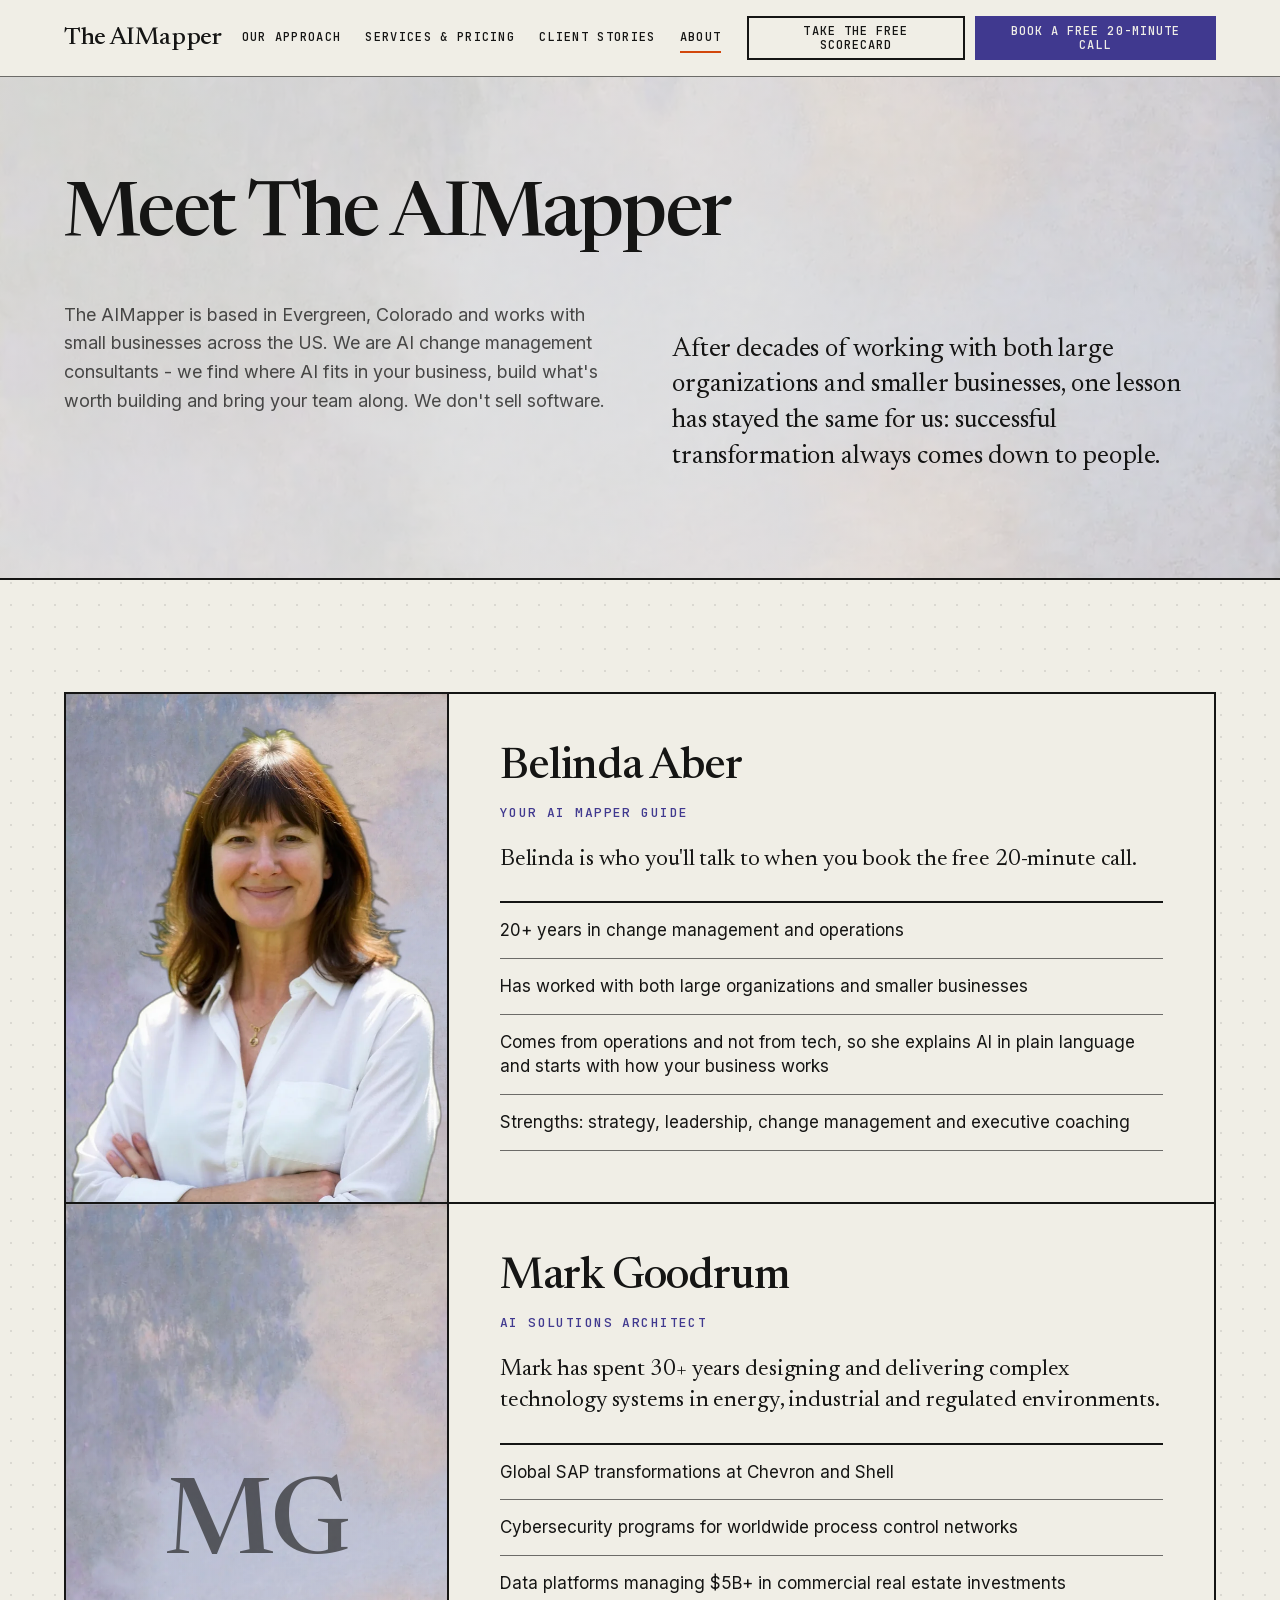
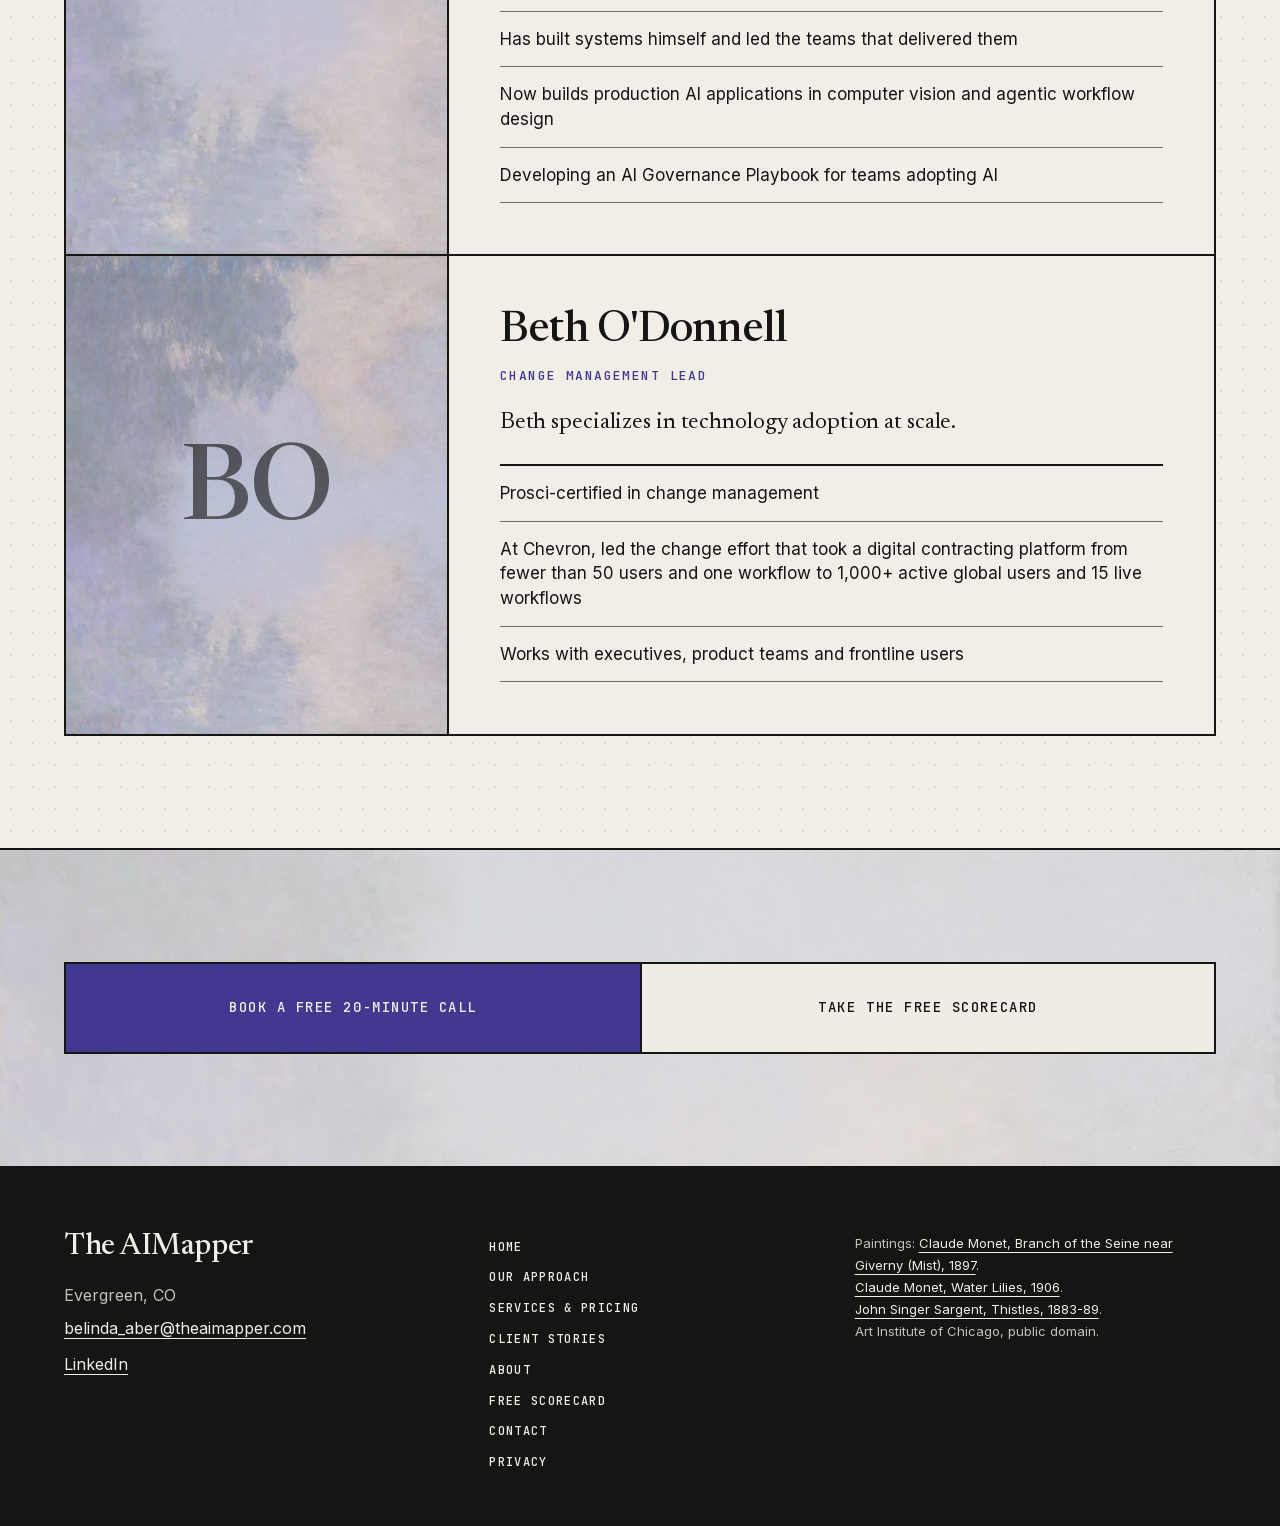
==== commit f1b88bfb: "Copy fixes from the site audit, Privacy page and phone Book bar - Home: remove the "1,000+ active gl" ====
--- a/about.html
+++ b/about.html
@@ -62,7 +62,7 @@
     <a class="brand" href="./">The AIMapper</a>
     <address>Evergreen, CO<br><a href="mailto:belinda_aber@theaimapper.com">belinda_aber@theaimapper.com</a><br><a href="https://www.linkedin.com/in/belindatheaimapper" rel="noopener">LinkedIn</a></address>
   </div>
-  <nav aria-label="Footer"><a class="mono" href="./">Home</a><a class="mono" href="approach.html">Our Approach</a><a class="mono" href="services.html">Services &amp; Pricing</a><a class="mono" href="client-stories.html">Client Stories</a><a class="mono" href="about.html">About</a><a class="mono" href="scorecard.html">Free Scorecard</a><a class="mono" href="contact.html">Contact</a></nav>
+  <nav aria-label="Footer"><a class="mono" href="./">Home</a><a class="mono" href="approach.html">Our Approach</a><a class="mono" href="services.html">Services &amp; Pricing</a><a class="mono" href="client-stories.html">Client Stories</a><a class="mono" href="about.html">About</a><a class="mono" href="scorecard.html">Free Scorecard</a><a class="mono" href="contact.html">Contact</a><a class="mono" href="privacy.html">Privacy</a></nav>
   <p class="credit">Paintings: <a class="art" href="images/monet-seine-mist.jpg" target="_blank" rel="noopener">Claude Monet, Branch of the Seine near Giverny (Mist), 1897<img class="peek" src="images/thumb-monet-seine-mist.webp" alt="" loading="lazy" width="520" height="504"></a>.<br><a class="art" href="images/monet-water-lilies.jpg" target="_blank" rel="noopener">Claude Monet, Water Lilies, 1906<img class="peek" src="images/thumb-monet-water-lilies.webp" alt="" loading="lazy" width="520" height="499"></a>.<br><a class="art" href="images/sargent-thistles.jpg" target="_blank" rel="noopener">John Singer Sargent, Thistles, 1883-89<img class="peek" src="images/thumb-sargent-thistles.webp" alt="" loading="lazy" width="520" height="408"></a>.<br>Art Institute of Chicago, public domain.</p>
 </div></footer>
 <script src="js/site.js" defer></script>
--- a/css/style.css
+++ b/css/style.css
@@ -439,10 +439,17 @@
 /* ---------- audit fixes (added 2026-11-16) ---------- */
 /* The Book button stays in the top bar beside Menu on mid-size screens. */
 .top-call{display:none}
+@media (max-width:1240px){.nav-cta .btn-fill{display:none}}
 @media (min-width:720px) and (max-width:1240px){
   .top-call{display:inline-flex;margin-left:auto}
-  .nav-cta .btn-fill{display:none}
-}
+}
+/* On phones the full label does not fit in the top bar, so the Book button is a bar fixed to the bottom of the screen. */
+@media (max-width:719px){
+  .top-call{display:flex;position:fixed;left:0;right:0;bottom:0;z-index:9;min-height:56px;font-size:13px;
+    padding-bottom:env(safe-area-inset-bottom);border-top:var(--rule)}
+  body{padding-bottom:calc(56px + env(safe-area-inset-bottom))}
+}
+@media print{.top-call{display:none !important}body{padding-bottom:0 !important}}
 /* FAQ answers use the full width on phones. */
 @media (max-width:600px){
   .faq .a{display:block;position:relative;z-index:1;background:var(--paper);padding:4px 0 32px}
@@ -450,4 +457,20 @@
   .faq details[open]::after{bottom:auto;height:112px}
 }
 /* Footer links get a taller tap area. */
-.foot address a,.credit .art{display:inline-block;padding:3px 0}
+.foot address a{display:inline-block;padding:3px 0}
+/* The painting titles stay in the line of text, so the full stop sits right after the date. */
+.credit .art{padding:4px 0}
+
+/* ---------- source line under a claim (added 2026-11-16) ---------- */
+.source{margin-top:14px;font-size:13px;line-height:1.6;color:var(--ink-soft)}
+.on-dark .source{color:var(--cream-soft)}
+.source a{text-underline-offset:4px;display:inline-block;padding:3px 0}
+.hero .source{margin-top:14px}
+
+/* ---------- plain text page: Privacy (added 2026-11-16) ---------- */
+.prose{max-width:66ch}
+.prose h2{font-size:clamp(24px,2.1vw,29px);line-height:1.18;letter-spacing:-.01em;max-width:none;margin:36px 0 10px;padding-top:24px;border-top:var(--hair)}
+.prose h2:first-child{margin-top:0;border-top:var(--rule)}
+.prose p{font-size:18px;line-height:1.6;color:var(--ink-soft)}
+.prose a{color:var(--ink);text-underline-offset:4px;overflow-wrap:anywhere}
+.prose .sign{margin-top:36px;padding-top:24px;border-top:var(--rule);color:var(--ink)}
